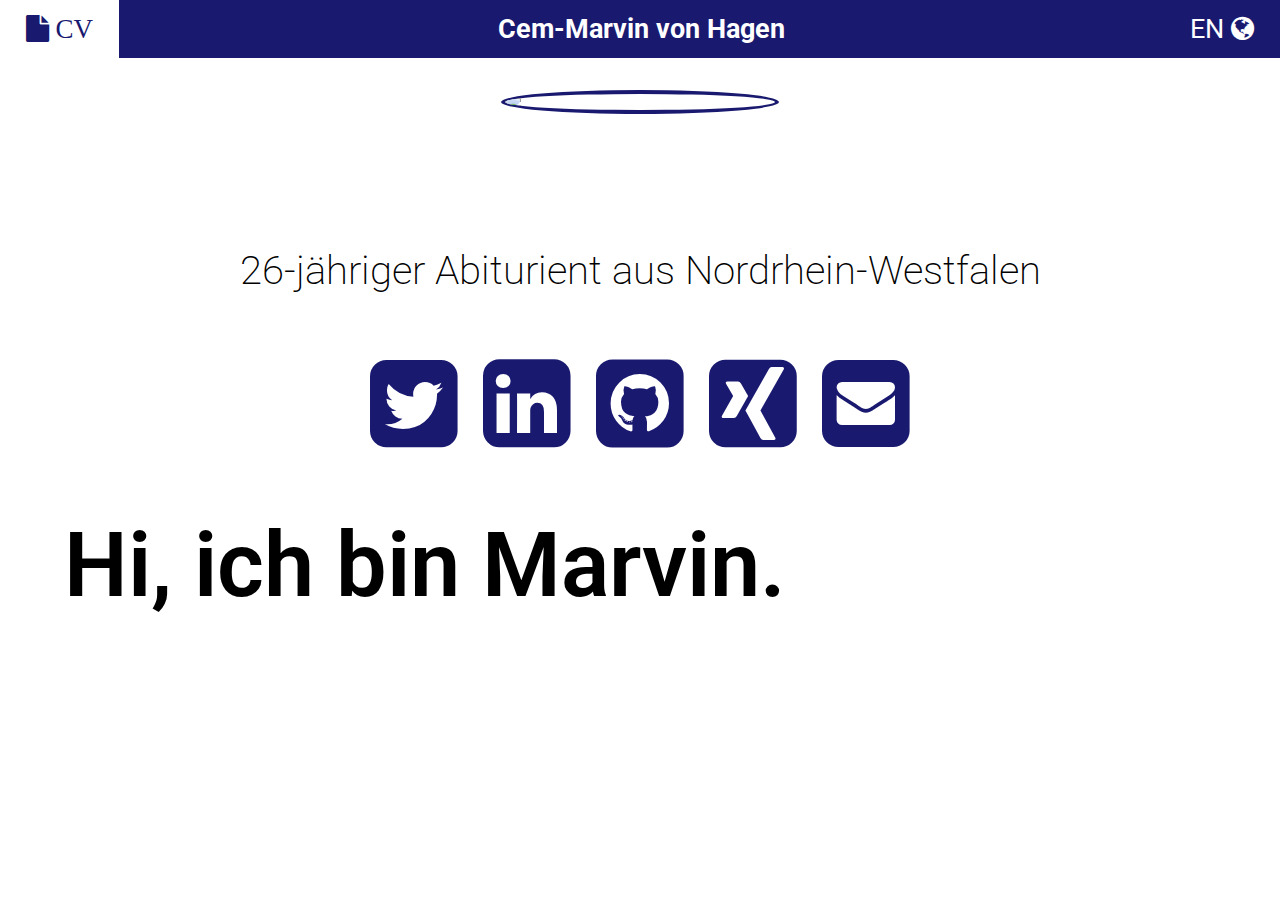
==== index.html @ ab44d8c1 "added vCard" ====
<!DOCTYPE html>
<html lang="en">
<head>
	<meta charset="utf-8"/>

	<meta name="apple-itunes-app" content="app-id=1196212823">


	<link rel="stylesheet" type="text/css" href="css/m.css" >
	<link href="https://fonts.googleapis.com/css?family=Roboto" rel="stylesheet">
	<link href="https://maxcdn.bootstrapcdn.com/font-awesome/4.7.0/css/font-awesome.min.css" rel="stylesheet" integrity="sha384-wvfXpqpZZVQGK6TAh5PVlGOfQNHSoD2xbE+QkPxCAFlNEevoEH3Sl0sibVcOQVnN" crossorigin="anonymous">

	<title>
		Cem-Marvin von Hagen
	</title>

	<link rel="apple-touch-icon" sizes="180x180" href="/apple-touch-icon.png?v=XBzbj3jYoR">
	<link rel="icon" type="image/png" sizes="32x32" href="/favicon-32x32.png?v=XBzbj3jYoR">
	<link rel="icon" type="image/png" sizes="194x194" href="/favicon-194x194.png?v=XBzbj3jYoR">
	<link rel="icon" type="image/png" sizes="192x192" href="/android-chrome-192x192.png?v=XBzbj3jYoR">
	<link rel="icon" type="image/png" sizes="16x16" href="/favicon-16x16.png?v=XBzbj3jYoR">
	<link rel="manifest" href="/manifest.json?v=XBzbj3jYoR">
	<link rel="mask-icon" href="/safari-pinned-tab.svg" color="#5248ff">
	<link rel="shortcut icon" href="/favicon.ico?v=XBzbj3jYoR">

	<meta name="viewport" content="initial-scale=1, viewport-fit=cover">

	<meta name="apple-mobile-web-app-title" content="M. von Hagen 👨🏻‍💻">
	<meta name="application-name" content="M. von Hagen 👨🏻‍💻">
	<meta name="theme-color" content="#191970">

	<meta name="msapplication-config" content="/img/favicons/browserconfig.xml">

	<script src="http://code.jquery.com/jquery-latest.min.js"></script>
	<script src="https://code.jquery.com/ui/1.12.1/jquery-ui.js"></script>
	<script src="js/de.js"></script>
</head>

<body>
	<div class="nav">
		<a href="files/Tabellarischer Lebenslauf.pdf"><i class="fa fa-file" aria-hidden="true"> CV</i></a>
		<a href="#"><b>Cem-Marvin von Hagen</b></a>
		<a href="en">EN <i class="fa fa-globe" aria-hidden="true"></i></a>


	</div>

	<div id="content">

		<div class='about'>
			<a href="files/Cem-Marvin von Hagen.vcf" class="headerPic"><img class="img-circle" src="img/headerPic.jpeg"></a>
			&nbsp;

			<div id="name"><span id="spell"></span><span id="flickering"></span></div>
			&nbsp;


			<p>
				<span id="age"></span>-jähriger Abiturient aus Nordrhein-Westfalen
			</p>
			&nbsp;

			<script>
			var birth = new Date('1999-10-14');
			var today = new Date();
			var difference = today - birth;
			var age = new Date(difference).getFullYear() - 1970
			var span = document.getElementById('age');
			span.innerHTML = age;
			</script>
			&nbsp;

			<div class="social-icons">
				<a href="https://twitter.com/M_vonHagen" target="_blank"><i class="fa fa-twitter-square" aria-hidden="true"></i></a>
				<a href="https://linkedin.com/in/M-vonHagen" target="_blank"><i class="fa fa-linkedin-square" aria-hidden="true"></i></a>
				<a href="https://github.com/MvonHagen" target="_blank"><i class="fa fa-github-square" aria-hidden="true"></i></a>
				<a href="https://xing.com/in/M-vonHagen" target="_blank"><i class="fa fa-xing-square" aria-hidden="true"></i></a>
				<a href="mailto:M@vHagen.me"><i class="fa fa-envelope-square" aria-hidden="true"></i></a>
			</div>

		</div>

		<div id="always-hidden">Hi, ich bin Marvin.</div>
	</div>

	<div class="footer">
	</div>
</body>
</html>
---- css/m.css ----
/** Ultra Light */
@font-face {
  font-family: "San Francisco";
  font-weight: 100;
  src: url("https://applesocial.s3.amazonaws.com/assets/styles/fonts/sanfrancisco/sanfranciscodisplay-ultralight-webfont.woff2");
}

/** Thin */
@font-face {
  font-family: "San Francisco";
  font-weight: 200;
  src: url("https://applesocial.s3.amazonaws.com/assets/styles/fonts/sanfrancisco/sanfranciscodisplay-thin-webfont.woff2");
}

/** Regular */
@font-face {
  font-family: "San Francisco";
  font-weight: 400;
  src: url("https://applesocial.s3.amazonaws.com/assets/styles/fonts/sanfrancisco/sanfranciscodisplay-regular-webfont.woff2");
}

/** Medium */
@font-face {
  font-family: "San Francisco";
  font-weight: normal;
  src: url("https://applesocial.s3.amazonaws.com/assets/styles/fonts/sanfrancisco/sanfranciscodisplay-medium-webfont.woff2");
}

/** Semi Bold */
@font-face {
  font-family: "San Francisco";
  font-weight: 500;
  src: url("https://applesocial.s3.amazonaws.com/assets/styles/fonts/sanfrancisco/sanfranciscodisplay-semibold-webfont.woff2");
}

/** Bold */
@font-face {
  font-family: "San Francisco";
  font-weight: bold;
  src: url("https://applesocial.s3.amazonaws.com/assets/styles/fonts/sanfrancisco/sanfranciscodisplay-bold-webfont.woff2");
}

/** heavy */
@font-face {
  font-family: "San Francisco";
  font-weight: 600;
  src: url("https://applesocial.s3.amazonaws.com/assets/styles/fonts/sanfrancisco/sanfranciscodisplay-heavy-webfont.woff2");
}

:root {
  --main-color: rgba(25, 25, 112, 1);
}

html {
  font-family: -apple-system, BlinkMacSystemFont, "San Francisco", 'Avenir Black', 'Avenir', 'Roboto', sans-serif;
  color: black;
  background: white;
}

body {
  margin: 0;
}

#content {
  margin: 0 auto;
  padding: 10vh 5% 0 5%;
}

.hidden	{
  visibility: hidden;
}


.img-circle {
  max-width: 30vh;
  max-height: 30vh;
  display: block;
  margin: 0 auto;
  text-align: center;
  margin-bottom: 0px;
  border: 0.5vh solid var(--main-color);
  border-radius: 50%;
}

.img-circle:hover {
  background-size: cover;
  background-repeat: no-repeat;
  background-position: center center;
  -webkit-border-radius: 50%;
  -moz-border-radius: 50%;
  border-radius: 50%;
  border: 0.5vh solid var(--main-color);
  box-shadow: 0 0 0.5em 0.1em rgba(0, 0, 0, 0.5);
}

#name {
  font-weight: 600;
  font-size: 7vw;
  text-align: left;
  margin-top: 0px;
  margin-bottom: 0px;
}

.about p {
  font-weight: 200;
  font-size: 2.5em;
  text-align: center;
  margin-top: 1vh;
  padding-left: max(3vw, env(safe-area-inset-left));
  padding-right: max(3vw, env(safe-area-inset-right));
}

#always-hidden {
  /*visibility: hidden;*/
  display: inline-block;
  font-weight: 600;
  font-size: 7vw;
  text-align: left;
  margin-top: 0px;
  margin-bottom: 0px;
}

p {
  font-weight: 300;
  font-size: 1.5em;
  text-align: justify;
}

.linelink {
  position: relative;
  text-decoration: none;
  color: black;
  z-index: 0;
  white-space: normal;
}

.linelink::before {
  content: "";
  position: absolute;
  width: 100%;
  height: 0.075em;
  bottom: 0.125em;
  left: 0;
  background: var(--main-color);
  visibility: hidden;
  border-radius: 2px;
  transform: scaleX(0);
  transition: .25s linear;
  white-space: nowrap;
}

.linelink:hover::before,
.linelink:focus::before {
  visibility: visible;
  transform: scaleX(1);
  color: var(--main-color);
}

.linelink:hover {
  color: var(--main-color);
}

.multilinelink {
  text-decoration: none;
  color: black;
}

.multilinelink:hover {
  text-decoration: underline;
  color: var(--main-color);
}

.arrow {
  color: var(--main-color);
}

.social-icons {
  color: black;
  font-size: 8vw;
  text-align: center;
  line-height: 1%;
  margin-top: 0px;
  padding-top: 0px;
  margin-bottom: 5%;
}

.social-icons a, .social-icons i {
  color: var(--main-color);
}

.social-icons a:hover, .social-icons i:hover {
  transform: scale(1.2, 1.2);
  z-index: 0;
}

.projPic:hover {
  border: 0.5vh solid var(--main-color);
}

.ITMe, .projects{
  margin: 0 auto;
  width: 80%;
  height: auto;
  /*background: rgba(0, 0, 0, 0.3);*/
  padding-left: max(3vh, env(safe-area-inset-left));
  padding-right: max(3vh, env(safe-area-inset-right));
}

.project {
  display: block;
  text-align: justify;
  margin: 1vh 1vh 0 1vh;
}

.projdescr {
  padding-left: 1vh;
}

#lastProject {
  margin-bottom: 2vh;
}

.about {
  text-align: center;
  margin: 0 auto;
  height: auto;
  /*padding: 1vh;*/
}

h1 {
  font-weight: 900;
  font-size: 7vw;
  text-align: center;
  margin-top: 0px;
  margin-bottom: 0px;
}

h2 {
  font-weight: 700;
  font-size: 2.3em;
}

h3 {
  font-weight: 500;
  font-size: 2em;
}

.sectionBreak {
  width: 60%;
  border-top: 1px solid black;
  margin: 0 auto;
}

.Pics169 img {
  max-width: 18vh;
  max-height: 32vh;
}

.Pics916 img {
  max-width: 32vh;
  max-height: 18vh;
}

.nav {
  background-color: var(--main-color);
  overflow: hidden;
  position: fixed;
  left: 0;
  top: 0;
  text-align: center;
  z-index: 1;
  display: flex;
  align-items: stretch;
  justify-content: space-between;
  flex-wrap: nowrap;
  flex-direction: row;
  width: 100%;
}

.nav a, #githublink {
  z-index: 1;
  padding: 1vw 2vw;
  color: rgba(255, 255, 255, 1);
  text-decoration: none;
  font-size: 3vh;
  font-style: none;
}

#centernav {
  text-align: center;
}

.nav a:hover, #githublink:hover {
  background-color: white;
  color: var(--main-color);
}

.footer {
  background-color: var(--main-color);
  overflow: hidden;
  position: absolute;
  left: 0px;
  right: 0px;
  width: 100%;
  text-align: center;
  margin: 0 auto;
  margin-bottom: 0px;
}

.fade {
  display: hidden;
}

.e404 {
  padding-top: 2vh;
}

.e404 h1 {
  font-size: 10vh;
}
.anchor {
   display:block;
   height:5vh;
   margin-top:-5vh;
   visibility:hidden;
}

.afterProj {
  width: 80%;
  padding-top: 10vh;
  margin: 0 auto;
}

.appIcon {
  float: left;
  max-width: 20%;
  padding-right: 1vw;
  padding-bottom: 0.5vh;
}

.projPic {
  margin-right: 3vw;
  border: 0.5vh solid black;
}

.aStoreBadge {
  float: left;
  padding-right: 1vw;
  padding-bottom: 0.5vh;
  max-width: 25vh;
  max-height: 7,375vh;
}

.startImage {
  width: 20vw;
}

.headerPic {
  font-size: 7vw;
}

@media (max-width: 480px) {
  #content {
    padding-top: 5vh;
  }
  .about p {
    font-size: 1.5em;
  }
  p {
    font-size: 1.2em;
  }
  h1 {
    font-size: 2.5em;
  }
  .nav a {
    font-size: 4vw;
  }
  h2 {
     font-size: 1.75em;
  }
  h3 {
     font-size: 1.25em;
  }
  footer {
    font-size: 0.75em;
  }
  .appIcon {
    max-width: 33%;
  }
  .anchor{
     display:block;
     height:3.5vh;
     margin-top:-3.5vh;
     visibility:hidden;
  }
  .lan {
    text-align: center !important;
    font-size= 1.5em !important;
  }
}
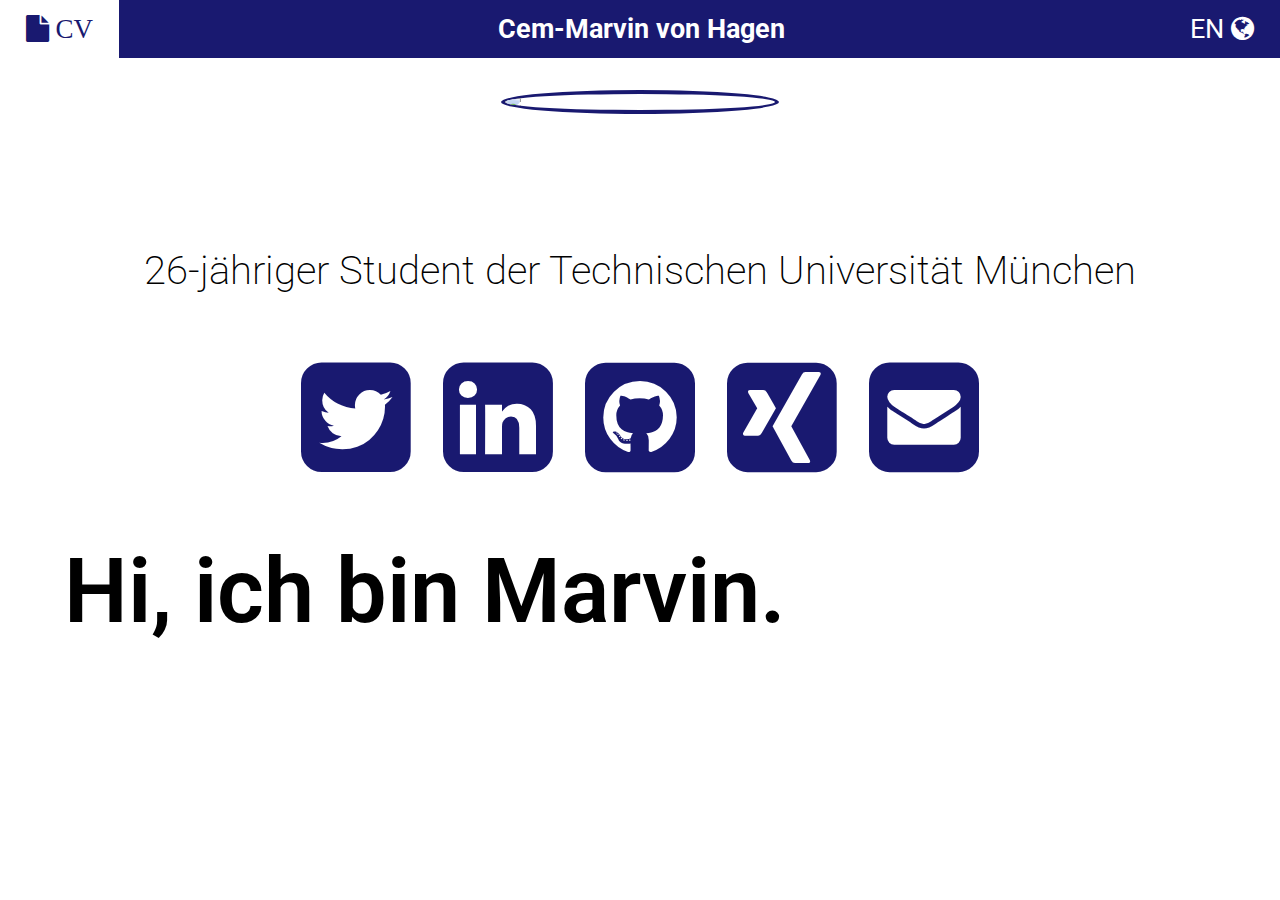
==== commit 9e125e83: "updated cv" ====
--- a/index.html
+++ b/index.html
@@ -1,6 +1,9 @@
 <!DOCTYPE html>
 <html lang="en">
 <head>
+
+	<!--WEBSITE DESIGN BY CEM-MARVIN VON HAGEN & SIMON BOHNEN-->
+
 	<meta charset="utf-8"/>
 
 	<meta name="apple-itunes-app" content="app-id=1196212823">
@@ -38,7 +41,7 @@
 
 <body>
 	<div class="nav">
-		<a href="files/Tabellarischer Lebenslauf.pdf"><i class="fa fa-file" aria-hidden="true"> CV</i></a>
+		<a href="files/Tabellarischer-Lebenslauf.pdf"><i class="fa fa-file" aria-hidden="true"> CV</i></a>
 		<a href="#"><b>Cem-Marvin von Hagen</b></a>
 		<a href="en">EN <i class="fa fa-globe" aria-hidden="true"></i></a>
 
@@ -56,7 +59,7 @@
 
 
 			<p>
-				<span id="age"></span>-jähriger Abiturient aus Nordrhein-Westfalen
+				<span id="age"></span>-jähriger Student der Technischen Universität München
 			</p>
 			&nbsp;
 
@@ -71,10 +74,10 @@
 			&nbsp;
 
 			<div class="social-icons">
-				<a href="https://twitter.com/M_vonHagen" target="_blank"><i class="fa fa-twitter-square" aria-hidden="true"></i></a>
+				<a href="https://twitter.com/xM_vonHagen" target="_blank"><i class="fa fa-twitter-square" aria-hidden="true"></i></a>
 				<a href="https://linkedin.com/in/M-vonHagen" target="_blank"><i class="fa fa-linkedin-square" aria-hidden="true"></i></a>
 				<a href="https://github.com/MvonHagen" target="_blank"><i class="fa fa-github-square" aria-hidden="true"></i></a>
-				<a href="https://xing.com/in/M-vonHagen" target="_blank"><i class="fa fa-xing-square" aria-hidden="true"></i></a>
+				<a href="https://www.xing.com/profile/CemMarvin_vonHagen" target="_blank"><i class="fa fa-xing-square" aria-hidden="true"></i></a>
 				<a href="mailto:M@vHagen.me"><i class="fa fa-envelope-square" aria-hidden="true"></i></a>
 			</div>
 
--- a/css/m.css
+++ b/css/m.css
@@ -176,9 +176,9 @@
 
 .social-icons {
   color: black;
-  font-size: 8vw;
   text-align: center;
   line-height: 1%;
+  font-size: 10vw;
   margin-top: 0px;
   padding-top: 0px;
   margin-bottom: 5%;
@@ -363,6 +363,9 @@
   #content {
     padding-top: 5vh;
   }
+  .social-icons {
+    font-size: 16vw;
+  }
   .about p {
     font-size: 1.5em;
   }
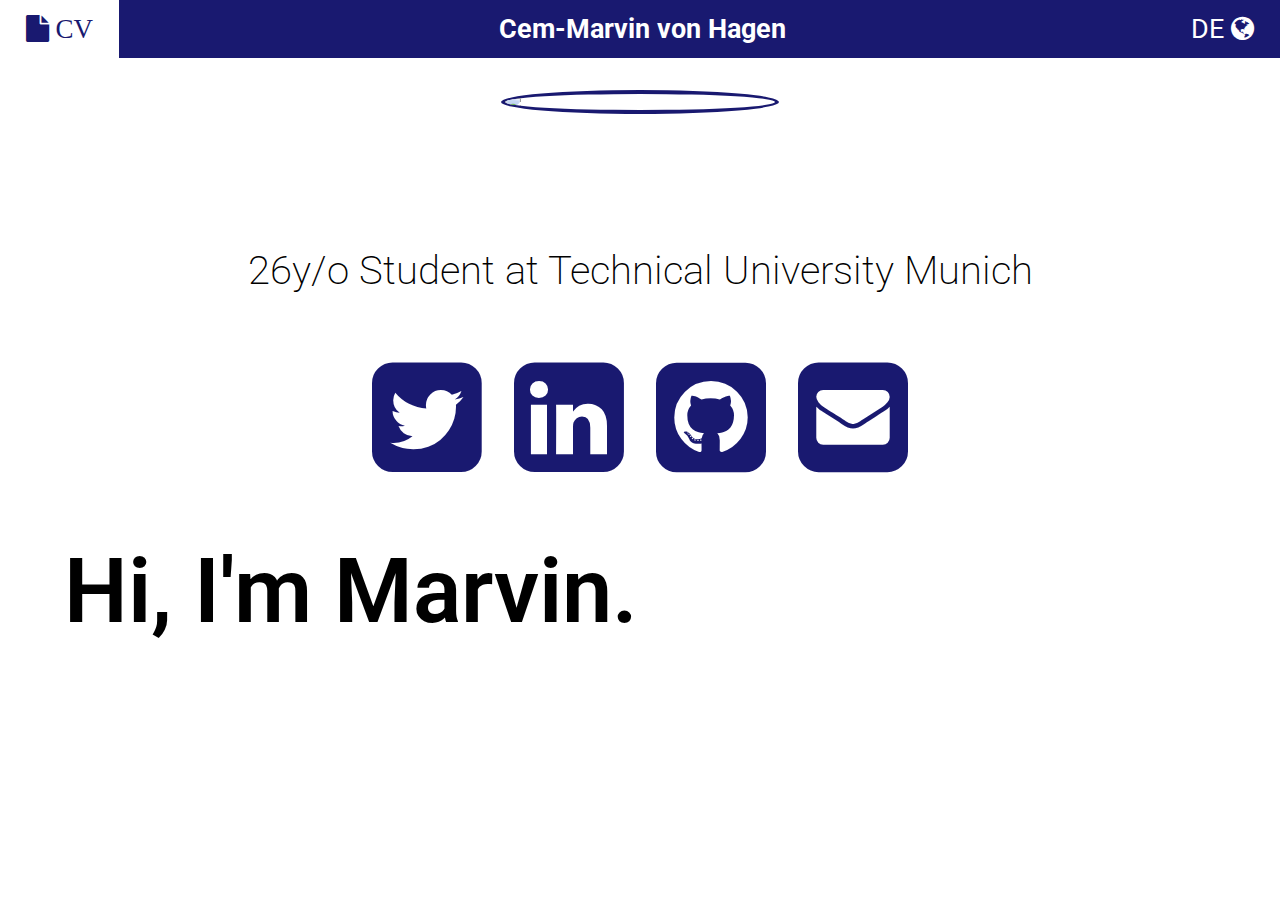
==== commit ab360a5f: "fixed missing index.html" ====
--- a/index.html
+++ b/index.html
@@ -6,7 +6,7 @@
 
 	<meta charset="utf-8"/>
 
-	<meta name="apple-itunes-app" content="app-id=1196212823">
+	<!--<meta name="apple-itunes-app" content="app-id=1196212823">-->
 
 
 	<link rel="stylesheet" type="text/css" href="css/m.css" >
@@ -17,14 +17,7 @@
 		Cem-Marvin von Hagen
 	</title>
 
-	<link rel="apple-touch-icon" sizes="180x180" href="/apple-touch-icon.png?v=XBzbj3jYoR">
-	<link rel="icon" type="image/png" sizes="32x32" href="/favicon-32x32.png?v=XBzbj3jYoR">
-	<link rel="icon" type="image/png" sizes="194x194" href="/favicon-194x194.png?v=XBzbj3jYoR">
-	<link rel="icon" type="image/png" sizes="192x192" href="/android-chrome-192x192.png?v=XBzbj3jYoR">
-	<link rel="icon" type="image/png" sizes="16x16" href="/favicon-16x16.png?v=XBzbj3jYoR">
-	<link rel="manifest" href="/manifest.json?v=XBzbj3jYoR">
-	<link rel="mask-icon" href="/safari-pinned-tab.svg" color="#5248ff">
-	<link rel="shortcut icon" href="/favicon.ico?v=XBzbj3jYoR">
+
 
 	<meta name="viewport" content="initial-scale=1, viewport-fit=cover">
 
@@ -36,14 +29,14 @@
 
 	<script src="http://code.jquery.com/jquery-latest.min.js"></script>
 	<script src="https://code.jquery.com/ui/1.12.1/jquery-ui.js"></script>
-	<script src="js/de.js"></script>
+	<script src="js/m.js"></script>
 </head>
 
 <body>
 	<div class="nav">
-		<a href="files/Tabellarischer-Lebenslauf.pdf"><i class="fa fa-file" aria-hidden="true"> CV</i></a>
+		<a href="files/Resume.pdf"><i class="fa fa-file" aria-hidden="true"> CV</i></a>
 		<a href="#"><b>Cem-Marvin von Hagen</b></a>
-		<a href="en">EN <i class="fa fa-globe" aria-hidden="true"></i></a>
+		<a href="/de/">DE <i class="fa fa-globe" aria-hidden="true"></i></a>
 
 
 	</div>
@@ -51,7 +44,7 @@
 	<div id="content">
 
 		<div class='about'>
-			<a href="files/Cem-Marvin von Hagen.vcf" class="headerPic"><img class="img-circle" src="img/headerPic.jpeg"></a>
+			<a href="files/Cem-Marvin%20von%20Hagen.vcf" class="headerPic"><img class="img-circle" src="img/headerPic.jpeg"></a>
 			&nbsp;
 
 			<div id="name"><span id="spell"></span><span id="flickering"></span></div>
@@ -59,7 +52,7 @@
 
 
 			<p>
-				<span id="age"></span>-jähriger Student der Technischen Universität München
+				<span id="age"></span>y/o Student at Technical University Munich
 			</p>
 			&nbsp;
 
@@ -67,23 +60,23 @@
 			var birth = new Date('1999-10-14');
 			var today = new Date();
 			var difference = today - birth;
-			var age = new Date(difference).getFullYear() - 1970
+			var age;
+			age = new Date(difference).getFullYear() - 1970;
 			var span = document.getElementById('age');
 			span.innerHTML = age;
 			</script>
 			&nbsp;
 
 			<div class="social-icons">
-				<a href="https://twitter.com/xM_vonHagen" target="_blank"><i class="fa fa-twitter-square" aria-hidden="true"></i></a>
-				<a href="https://linkedin.com/in/M-vonHagen" target="_blank"><i class="fa fa-linkedin-square" aria-hidden="true"></i></a>
-				<a href="https://github.com/MvonHagen" target="_blank"><i class="fa fa-github-square" aria-hidden="true"></i></a>
-				<a href="https://www.xing.com/profile/CemMarvin_vonHagen" target="_blank"><i class="fa fa-xing-square" aria-hidden="true"></i></a>
+				<a href="https://twitter.com/marvinvonhagen" target="_blank"><i class="fa fa-twitter-square" aria-hidden="true"></i></a>
+				<a href="https://linkedin.com/in/marvinvonhagen" target="_blank"><i class="fa fa-linkedin-square" aria-hidden="true"></i></a>
+				<a href="https://github.com/marvinvonhagen" target="_blank"><i class="fa fa-github-square" aria-hidden="true"></i></a>
 				<a href="mailto:M@vHagen.me"><i class="fa fa-envelope-square" aria-hidden="true"></i></a>
 			</div>
 
 		</div>
 
-		<div id="always-hidden">Hi, ich bin Marvin.</div>
+		<div id="always-hidden">Hi, I'm Marvin.</div>
 	</div>
 
 	<div class="footer">
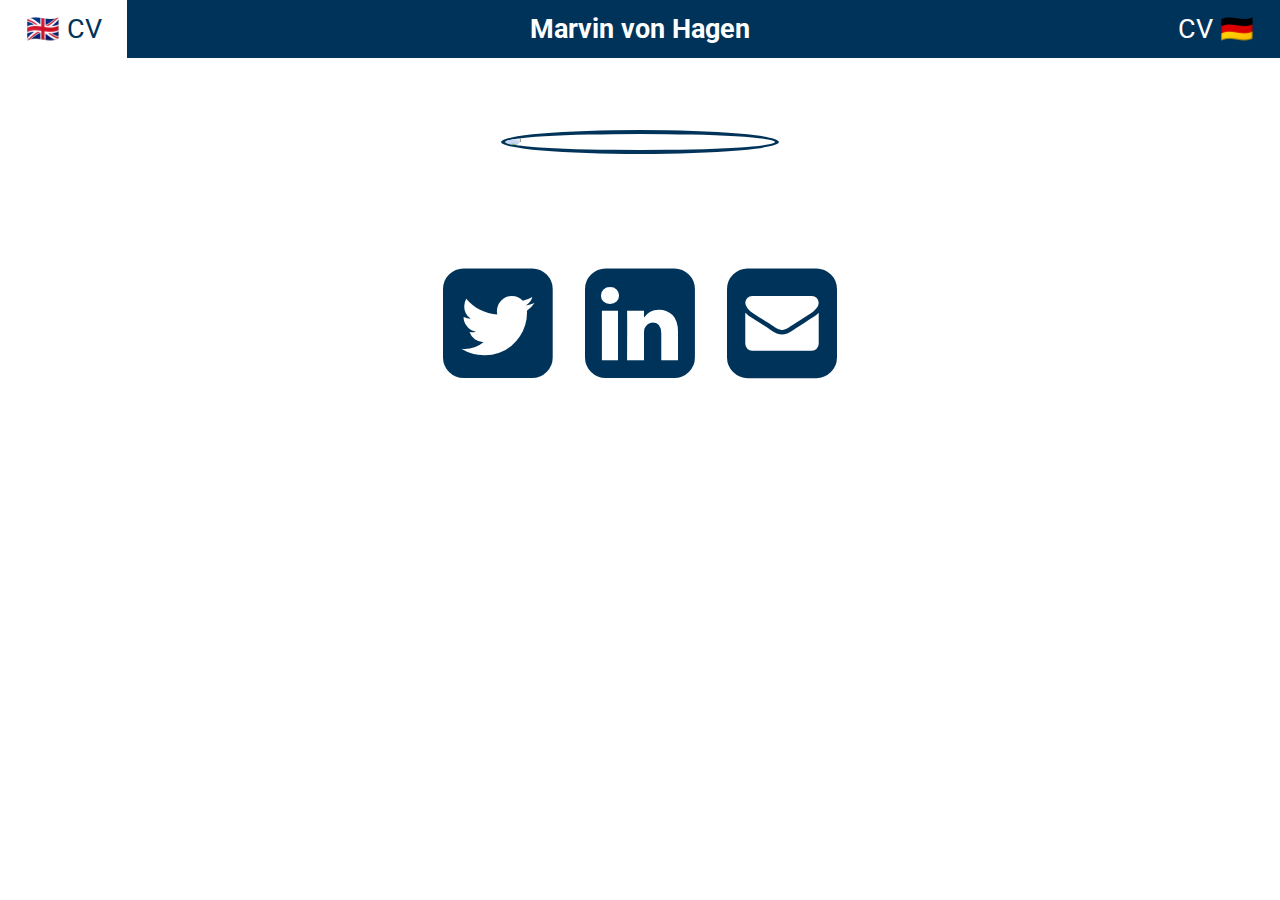
==== commit 6e054494: "updated cvs + vCard" ====
--- a/index.html
+++ b/index.html
@@ -2,7 +2,7 @@
 <html lang="en">
 <head>
 
-	<!--WEBSITE DESIGN BY CEM-MARVIN VON HAGEN & SIMON BOHNEN-->
+	<!--WEBSITE DESIGN BY CEM-MARVIN VON HAGEN-->
 
 	<meta charset="utf-8"/>
 
@@ -14,7 +14,7 @@
 	<link href="https://maxcdn.bootstrapcdn.com/font-awesome/4.7.0/css/font-awesome.min.css" rel="stylesheet" integrity="sha384-wvfXpqpZZVQGK6TAh5PVlGOfQNHSoD2xbE+QkPxCAFlNEevoEH3Sl0sibVcOQVnN" crossorigin="anonymous">
 
 	<title>
-		Cem-Marvin von Hagen
+		Marvin von Hagen
 	</title>
 
 
@@ -34,9 +34,9 @@
 
 <body>
 	<div class="nav">
-		<a href="files/Resume.pdf"><i class="fa fa-file" aria-hidden="true"> CV</i></a>
-		<a href="#"><b>Cem-Marvin von Hagen</b></a>
-		<a href="/de/">DE <i class="fa fa-globe" aria-hidden="true"></i></a>
+		<a href="files/Résumé.pdf">🇬🇧 CV</a>
+		<a href="files/Cem-Marvin%20von%20Hagen.vcf"><b>Marvin von Hagen</b></a>
+		<a href="files/Lebenslauf.pdf">CV 🇩🇪</a>
 
 
 	</div>
@@ -44,15 +44,16 @@
 	<div id="content">
 
 		<div class='about'>
-			<a href="files/Cem-Marvin%20von%20Hagen.vcf" class="headerPic"><img class="img-circle" src="img/headerPic.jpeg"></a>
+			<p></p>
+			<a href="files/Cem-Marvin%20von%20Hagen.vcf" class="headerPic"><img class="img-circle" src="img/Elon.jpg"></a>
 			&nbsp;
-
+<!--
 			<div id="name"><span id="spell"></span><span id="flickering"></span></div>
 			&nbsp;
 
 
 			<p>
-				<span id="age"></span>y/o Student at Technical University Munich
+				<span id="age"></span>y/o Student at Technical University of Munich
 			</p>
 			&nbsp;
 
@@ -66,17 +67,17 @@
 			span.innerHTML = age;
 			</script>
 			&nbsp;
-
+-->
 			<div class="social-icons">
 				<a href="https://twitter.com/marvinvonhagen" target="_blank"><i class="fa fa-twitter-square" aria-hidden="true"></i></a>
 				<a href="https://linkedin.com/in/marvinvonhagen" target="_blank"><i class="fa fa-linkedin-square" aria-hidden="true"></i></a>
-				<a href="https://github.com/marvinvonhagen" target="_blank"><i class="fa fa-github-square" aria-hidden="true"></i></a>
-				<a href="mailto:M@vHagen.me"><i class="fa fa-envelope-square" aria-hidden="true"></i></a>
+				<!--<a href="https://github.com/marvinvonhagen" target="_blank"><i class="fa fa-github-square" aria-hidden="true"></i></a>-->
+				<a href="mailto:vonhagen@cdtm.de"><i class="fa fa-envelope-square" aria-hidden="true"></i></a>
 			</div>
 
 		</div>
 
-		<div id="always-hidden">Hi, I'm Marvin.</div>
+		<!-- <div id="always-hidden">Hi, I'm Marvin.</div> -->
 	</div>
 
 	<div class="footer">
--- a/css/m.css
+++ b/css/m.css
@@ -48,7 +48,7 @@
 }
 
 :root {
-  --main-color: rgba(25, 25, 112, 1);
+  --main-color: rgba(0, 51, 89, 1);
 }
 
 html {
@@ -77,7 +77,7 @@
   display: block;
   margin: 0 auto;
   text-align: center;
-  margin-bottom: 0px;
+  margin-bottom: 0;
   border: 0.5vh solid var(--main-color);
   border-radius: 50%;
 }
@@ -398,6 +398,6 @@
   }
   .lan {
     text-align: center !important;
-    font-size= 1.5em !important;
-  }
-}
+    font-size: 1.5em !important;
+  }
+}
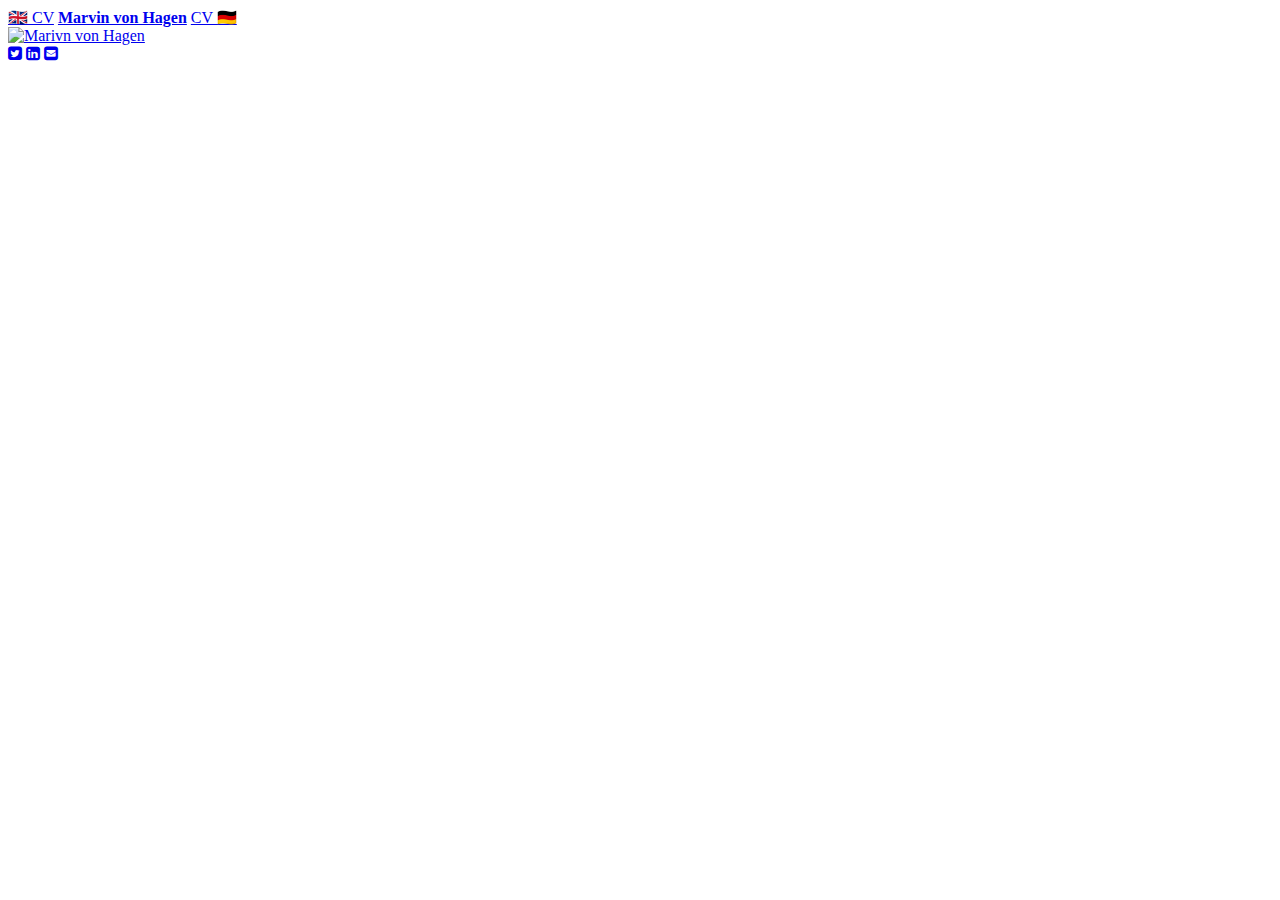
==== commit caecf62c: "updated cv" ====
--- a/index.html
+++ b/index.html
@@ -2,85 +2,43 @@
 <html lang="en">
 <head>
 
-	<!--WEBSITE DESIGN BY CEM-MARVIN VON HAGEN-->
-
+	<!--WEBSITE DESIGN BY CEM-MARVIN VON HAGEN & SIMON BOHNEN-->
 	<meta charset="utf-8"/>
-
-	<!--<meta name="apple-itunes-app" content="app-id=1196212823">-->
-
-
-	<link rel="stylesheet" type="text/css" href="css/m.css" >
-	<link href="https://fonts.googleapis.com/css?family=Roboto" rel="stylesheet">
-	<link href="https://maxcdn.bootstrapcdn.com/font-awesome/4.7.0/css/font-awesome.min.css" rel="stylesheet" integrity="sha384-wvfXpqpZZVQGK6TAh5PVlGOfQNHSoD2xbE+QkPxCAFlNEevoEH3Sl0sibVcOQVnN" crossorigin="anonymous">
+	<link href="css/style.css" rel="stylesheet" type="text/css">
+	<link crossorigin="anonymous" href="https://maxcdn.bootstrapcdn.com/font-awesome/4.7.0/css/font-awesome.min.css" integrity="sha384-wvfXpqpZZVQGK6TAh5PVlGOfQNHSoD2xbE+QkPxCAFlNEevoEH3Sl0sibVcOQVnN" rel="stylesheet">
 
 	<title>
 		Marvin von Hagen
 	</title>
 
+	<meta content="initial-scale=1, viewport-fit=cover" name="viewport">
 
+	<meta content="M. von Hagen 👨🏻‍💻" name="apple-mobile-web-app-title">
+	<meta content="M. von Hagen 👨🏻‍💻" name="application-name">
+	<meta content="#191970" name="theme-color">
 
-	<meta name="viewport" content="initial-scale=1, viewport-fit=cover">
+	<meta content="/img/favicons/browserconfig.xml" name="msapplication-config">
 
-	<meta name="apple-mobile-web-app-title" content="M. von Hagen 👨🏻‍💻">
-	<meta name="application-name" content="M. von Hagen 👨🏻‍💻">
-	<meta name="theme-color" content="#191970">
+</head>
+<body>
 
-	<meta name="msapplication-config" content="/img/favicons/browserconfig.xml">
+<div class="nav">
+	<a href="files/CV.pdf">🇬🇧 CV</a>
+	<a href="files/Cem-Marvin%20von%20Hagen.vcf"><b>Marvin von Hagen</b></a>
+	<a href="files/Lebenslauf.pdf">CV 🇩🇪</a>
+</div>
 
-	<script src="http://code.jquery.com/jquery-latest.min.js"></script>
-	<script src="https://code.jquery.com/ui/1.12.1/jquery-ui.js"></script>
-	<script src="js/m.js"></script>
-</head>
+<div id="content">
+	<div class="about">
+		<a href="files/Cem-Marvin%20von%20Hagen.vcf" class="headerPicture"><img class="img-circle" src="img/marvin.jpg" alt="Marivn von Hagen"></a>
 
-<body>
-	<div class="nav">
-		<a href="files/Résumé.pdf">🇬🇧 CV</a>
-		<a href="files/Cem-Marvin%20von%20Hagen.vcf"><b>Marvin von Hagen</b></a>
-		<a href="files/Lebenslauf.pdf">CV 🇩🇪</a>
+		<div class="social-icons">
+			<a href="https://twitter.com/marvinvonhagen" target="_blank"><i class="fa fa-twitter-square" aria-hidden="true"></i></a>
+			<a href="https://linkedin.com/in/marvinvonhagen" target="_blank"><i class="fa fa-linkedin-square" aria-hidden="true"></i></a>
+			<a href="mailto:vonhagen@cdtm.de"><i class="fa fa-envelope-square" aria-hidden="true"></i></a>
+		</div>
+	</div>
+</div>
 
-
-	</div>
-
-	<div id="content">
-
-		<div class='about'>
-			<p></p>
-			<a href="files/Cem-Marvin%20von%20Hagen.vcf" class="headerPic"><img class="img-circle" src="img/Elon.jpg"></a>
-			&nbsp;
-<!--
-			<div id="name"><span id="spell"></span><span id="flickering"></span></div>
-			&nbsp;
-
-
-			<p>
-				<span id="age"></span>y/o Student at Technical University of Munich
-			</p>
-			&nbsp;
-
-			<script>
-			var birth = new Date('1999-10-14');
-			var today = new Date();
-			var difference = today - birth;
-			var age;
-			age = new Date(difference).getFullYear() - 1970;
-			var span = document.getElementById('age');
-			span.innerHTML = age;
-			</script>
-			&nbsp;
--->
-			<div class="social-icons">
-				<a href="https://twitter.com/marvinvonhagen" target="_blank"><i class="fa fa-twitter-square" aria-hidden="true"></i></a>
-				<a href="https://linkedin.com/in/marvinvonhagen" target="_blank"><i class="fa fa-linkedin-square" aria-hidden="true"></i></a>
-				<!--<a href="https://github.com/marvinvonhagen" target="_blank"><i class="fa fa-github-square" aria-hidden="true"></i></a>-->
-				<a href="mailto:vonhagen@cdtm.de"><i class="fa fa-envelope-square" aria-hidden="true"></i></a>
-			</div>
-
-		</div>
-
-		<!-- <div id="always-hidden">Hi, I'm Marvin.</div> -->
-	</div>
-
-	<div class="footer">
-	</div>
 </body>
 </html>
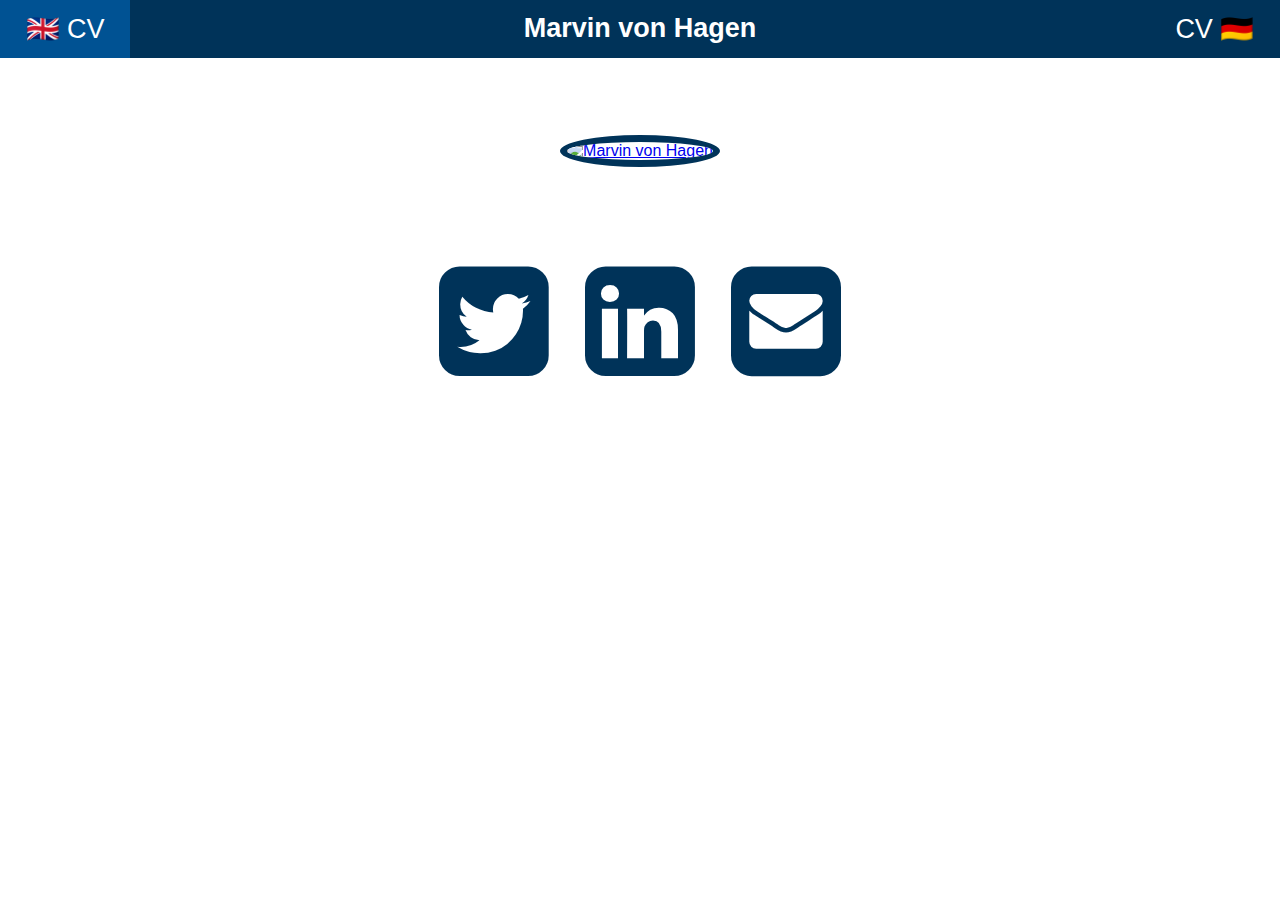
==== commit 995cfcd3: "cleaned up" ====
--- a/index.html
+++ b/index.html
@@ -2,20 +2,19 @@
 <html lang="en">
 <head>
 
-	<!--WEBSITE DESIGN BY CEM-MARVIN VON HAGEN & SIMON BOHNEN-->
+	<!--WEBSITE DESIGN BY MARVIN VON HAGEN & SIMON BOHNEN-->
 	<meta charset="utf-8"/>
 	<link href="css/style.css" rel="stylesheet" type="text/css">
 	<link crossorigin="anonymous" href="https://maxcdn.bootstrapcdn.com/font-awesome/4.7.0/css/font-awesome.min.css" integrity="sha384-wvfXpqpZZVQGK6TAh5PVlGOfQNHSoD2xbE+QkPxCAFlNEevoEH3Sl0sibVcOQVnN" rel="stylesheet">
 
 	<title>
-		Marvin von Hagen
+		Marvin 👨🏻‍💻
 	</title>
 
 	<meta content="initial-scale=1, viewport-fit=cover" name="viewport">
 
-	<meta content="M. von Hagen 👨🏻‍💻" name="apple-mobile-web-app-title">
-	<meta content="M. von Hagen 👨🏻‍💻" name="application-name">
-	<meta content="#191970" name="theme-color">
+	<meta content="Marvin 👨🏻‍💻" name="apple-mobile-web-app-title">
+	<meta content="Marvin 👨🏻‍💻" name="application-name">
 
 	<meta content="/img/favicons/browserconfig.xml" name="msapplication-config">
 
@@ -24,19 +23,17 @@
 
 <div class="nav">
 	<a href="files/CV.pdf">🇬🇧 CV</a>
-	<a href="files/Cem-Marvin%20von%20Hagen.vcf"><b>Marvin von Hagen</b></a>
+	<a href="files/Marvin von Hagen.vcf"><b>Marvin von Hagen</b></a>
 	<a href="files/Lebenslauf.pdf">CV 🇩🇪</a>
 </div>
 
-<div id="content">
-	<div class="about">
-		<a href="files/Cem-Marvin%20von%20Hagen.vcf" class="headerPicture"><img class="img-circle" src="img/marvin.jpg" alt="Marivn von Hagen"></a>
+<div class="site">
+	<a href="files/Marvin von Hagen.vcf"><img class="img-circle" src="img/elon.jpg" alt="Marvin von Hagen"></a>
 
-		<div class="social-icons">
-			<a href="https://twitter.com/marvinvonhagen" target="_blank"><i class="fa fa-twitter-square" aria-hidden="true"></i></a>
-			<a href="https://linkedin.com/in/marvinvonhagen" target="_blank"><i class="fa fa-linkedin-square" aria-hidden="true"></i></a>
-			<a href="mailto:vonhagen@cdtm.de"><i class="fa fa-envelope-square" aria-hidden="true"></i></a>
-		</div>
+	<div class="social-icons">
+		<a href="https://twitter.com/marvinvonhagen" target="_blank"><i class="fa fa-twitter-square" aria-hidden="true"></i></a>
+		<a href="https://linkedin.com/in/marvinvonhagen" target="_blank"><i class="fa fa-linkedin-square" aria-hidden="true"></i></a>
+		<a href="mailto:marvin.von-hagen@tum.de"><i class="fa fa-envelope-square" aria-hidden="true"></i></a>
 	</div>
 </div>
 
--- a/css/style.css
+++ b/css/style.css
@@ -0,0 +1,138 @@
+@font-face {
+  font-family: "San Francisco";
+  font-weight: normal;
+  src: url("https://www.apple.com/wss/fonts/SF-Pro-Display/v3/sf-pro-display_regular.woff2");
+}
+
+@font-face {
+  font-family: "San Francisco";
+  font-weight: /*semi*/ bold;
+  src: url("https://www.apple.com/wss/fonts/SF-Pro-Display/v3/sf-pro-display_semibold.woff2");
+}
+
+:root {
+  /* SETUP */
+  /* colors */
+  --midnightblue: rgb(0, 51, 89);
+  --centerblue: #174489;
+  --tum-dark-blue: #003359;
+  --tum-blue: #0065BD;
+  --dark: #000000;
+  --light: #ffffff;
+  --tum-mid-blue: #005293;
+  --tum-dark-grey: #333333;
+  --tum-mid-grey: #808080;
+  --tum-orange: #E37222;
+  --tum-light-blue: #64A0C8;
+
+  /* other stuff */
+  font-family: "San Francisco", sans-serif;
+
+  /*light mode*/
+  /*color-scheme: light dark;*/
+
+  --accent-color: var(--tum-dark-blue);
+  --background-color: var(--light);
+  --hover-color: var(--tum-mid-blue);
+}
+
+@media screen and (prefers-color-scheme: dark) {
+  :root {
+    --accent-color: var(--tum-blue);
+    --background-color: var(--dark);
+    --hover-color: var(--tum-mid-blue);
+  }
+}
+
+body {
+  margin: 0;
+  background-color: var(--background-color);
+}
+
+.img-circle {
+  max-width: 45vh;
+  max-height: 45vh;
+  text-align: center;
+  border: .8vh solid var(--accent-color);
+  /*box-shadow: 0 0 0 0.4em var(--accent-color);*/
+  border-radius: 50%;
+  display: inline;
+}
+
+.img-circle:hover {
+  background-size: cover;
+  background-repeat: no-repeat;
+  background-position: center center;
+  -webkit-border-radius: 50%;
+  -moz-border-radius: 50%;
+  border-radius: 50%;
+  border: 0.8vh solid var(--hover-color);
+  /* /optional: bigger border when hovering/ box-shadow: 0 0 0 0.6em var(--accent-color); */
+}
+
+.social-icons {
+  color: var(--accent-color);
+  text-align: center;
+  line-height: 1%;
+  font-size: 10vw;
+  margin-top: 10vh;
+  margin-bottom: 5%;
+}
+
+.social-icons a, .social-icons i {
+  color: var(--accent-color);
+}
+
+.social-icons a:hover, .social-icons i:hover {
+  color: var(--hover-color);
+}
+
+.site {
+  text-align: center;
+  margin: 0 auto;
+  height: auto;
+  padding: 15vh 5% 0 5%;
+}
+
+.nav {
+  background-color: var(--accent-color);
+  overflow: hidden;
+  position: fixed;
+  left: 0;
+  top: 0;
+  text-align: center;
+  z-index: 1;
+  display: flex;
+  align-items: stretch;
+  justify-content: space-between;
+  flex-wrap: nowrap;
+  flex-direction: row;
+  width: 100%;
+  color: var(--background-color);
+}
+
+.nav a {
+  z-index: 1;
+  padding: 1vw 2vw;
+  text-decoration: none;
+  font-size: 3vh;
+  color: var(--background-color);
+}
+
+#centernav {
+  text-align: center;
+}
+
+.nav a:hover {
+  background-color: var(--hover-color);
+  color: var(--background-color);
+}
+
+@media (max-width: 480px) {
+  .social-icons {
+    font-size: 16vw;
+  }
+  .nav a {
+    font-size: 6vw;
+  }
+}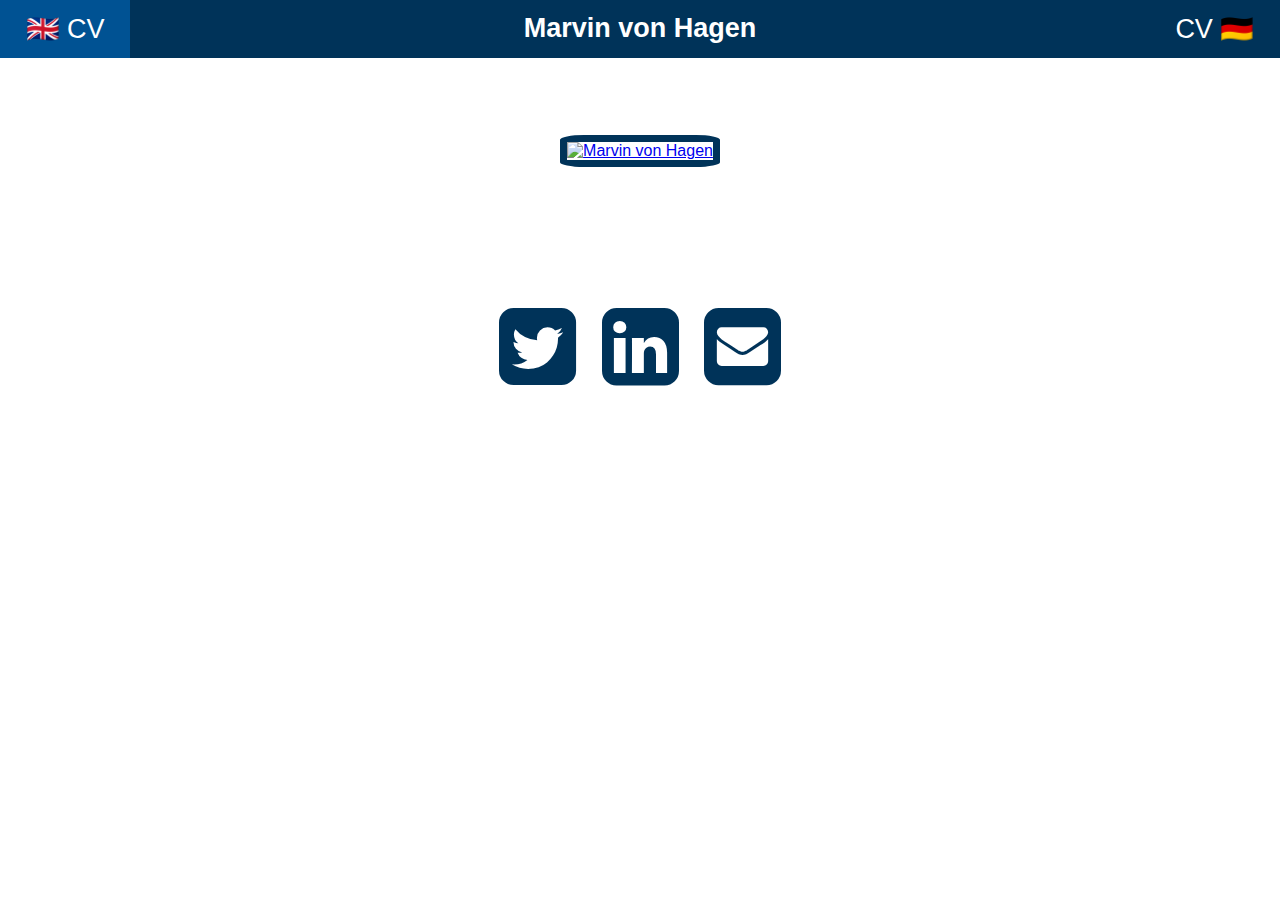
==== commit 8dad0c8a: "fixed picture" ====
--- a/index.html
+++ b/index.html
@@ -28,7 +28,7 @@
 </div>
 
 <div class="site">
-	<a href="files/Marvin von Hagen.vcf"><img class="img-circle" src="img/elon.jpg" alt="Marvin von Hagen"></a>
+	<a href="files/Marvin von Hagen.vcf"><img class="img-circle" src="img/whiteBackground.jpeg" alt="Marvin von Hagen"></a>
 
 	<div class="social-icons">
 		<a href="https://twitter.com/marvinvonhagen" target="_blank"><i class="fa fa-twitter-square" aria-hidden="true"></i></a>
--- a/css/style.css
+++ b/css/style.css
@@ -13,85 +13,38 @@
 :root {
   /* SETUP */
   /* colors */
-  --midnightblue: rgb(0, 51, 89);
-  --centerblue: #174489;
+  --center-blue: #174489;
+  --black: #000000;
+  --white: #ffffff;
+  --tum-blue: #0065BD;
+  --tum-light-blue: #64A0C8;
+  --tum-mid-blue: #005293;
   --tum-dark-blue: #003359;
-  --tum-blue: #0065BD;
-  --dark: #000000;
-  --light: #ffffff;
-  --tum-mid-blue: #005293;
+  --tum-mid-grey: #808080;
   --tum-dark-grey: #333333;
-  --tum-mid-grey: #808080;
   --tum-orange: #E37222;
-  --tum-light-blue: #64A0C8;
 
   /* other stuff */
   font-family: "San Francisco", sans-serif;
 
-  /*light mode*/
-  /*color-scheme: light dark;*/
-
+  /* light mode */
   --accent-color: var(--tum-dark-blue);
-  --background-color: var(--light);
+  --background-color: var(--white);
   --hover-color: var(--tum-mid-blue);
 }
 
 @media screen and (prefers-color-scheme: dark) {
   :root {
-    --accent-color: var(--tum-blue);
-    --background-color: var(--dark);
-    --hover-color: var(--tum-mid-blue);
+    /* dark mode */
+    --accent-color: var(--tum-mid-blue);
+    --background-color: var(--black);
+    --hover-color: var(--tum-blue);
   }
 }
 
 body {
   margin: 0;
   background-color: var(--background-color);
-}
-
-.img-circle {
-  max-width: 45vh;
-  max-height: 45vh;
-  text-align: center;
-  border: .8vh solid var(--accent-color);
-  /*box-shadow: 0 0 0 0.4em var(--accent-color);*/
-  border-radius: 50%;
-  display: inline;
-}
-
-.img-circle:hover {
-  background-size: cover;
-  background-repeat: no-repeat;
-  background-position: center center;
-  -webkit-border-radius: 50%;
-  -moz-border-radius: 50%;
-  border-radius: 50%;
-  border: 0.8vh solid var(--hover-color);
-  /* /optional: bigger border when hovering/ box-shadow: 0 0 0 0.6em var(--accent-color); */
-}
-
-.social-icons {
-  color: var(--accent-color);
-  text-align: center;
-  line-height: 1%;
-  font-size: 10vw;
-  margin-top: 10vh;
-  margin-bottom: 5%;
-}
-
-.social-icons a, .social-icons i {
-  color: var(--accent-color);
-}
-
-.social-icons a:hover, .social-icons i:hover {
-  color: var(--hover-color);
-}
-
-.site {
-  text-align: center;
-  margin: 0 auto;
-  height: auto;
-  padding: 15vh 5% 0 5%;
 }
 
 .nav {
@@ -119,13 +72,51 @@
   color: var(--background-color);
 }
 
-#centernav {
-  text-align: center;
-}
-
 .nav a:hover {
   background-color: var(--hover-color);
   color: var(--background-color);
+}
+
+.site {
+  text-align: center;
+  margin: 0 auto;
+  height: auto;
+  padding: 15vh 5% 0 5%;
+}
+
+.img-circle {
+  --border-radius: 15%;
+  max-width: 45vh;
+  max-height: 45vh;
+  text-align: center;
+  border: .8vh solid var(--accent-color);
+  /*box-shadow: 0 0 0 0.4em var(--accent-color);*/
+  border-radius: var(--border-radius);
+  display: inline;
+}
+
+.img-circle:hover {
+  background-size: cover;
+  background-repeat: no-repeat;
+  background-position: center center;
+  -webkit-border-radius: 50%;
+  -moz-border-radius: 50%;
+  border-radius: var(--border-radius);
+  border: 0.8vh solid var(--hover-color);
+  /* /optional: bigger border when hovering/ box-shadow: 0 0 0 0.6em var(--accent-color); */
+}
+
+.social-icons, .social-icons a, .social-icons i {
+  color: var(--accent-color);
+  text-align: center;
+  line-height: 1%;
+  font-size: 10vh;
+  margin-top: 10vh;
+  margin-bottom: 5%;
+}
+
+.social-icons a:hover, .social-icons i:hover {
+  color: var(--hover-color);
 }
 
 @media (max-width: 480px) {
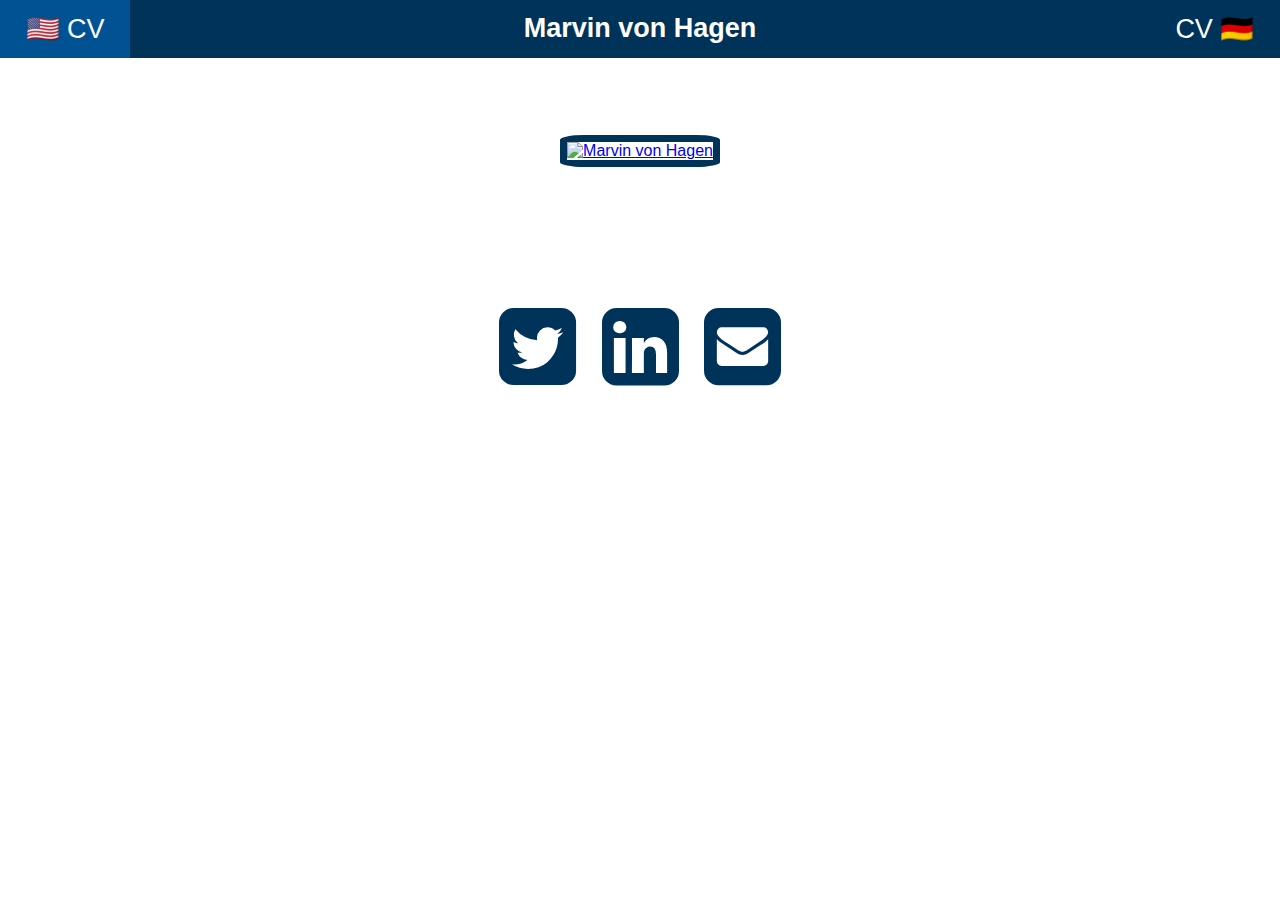
==== commit 8871d4b3: "updated email and cvs" ====
--- a/index.html
+++ b/index.html
@@ -22,7 +22,7 @@
 <body>
 
 <div class="nav">
-	<a href="files/CV.pdf">🇬🇧 CV</a>
+	<a href="files/CV.pdf">🇺🇸 CV</a>
 	<a href="files/Marvin von Hagen.vcf"><b>Marvin von Hagen</b></a>
 	<a href="files/Lebenslauf.pdf">CV 🇩🇪</a>
 </div>
@@ -33,7 +33,8 @@
 	<div class="social-icons">
 		<a href="https://twitter.com/marvinvonhagen" target="_blank"><i class="fa fa-twitter-square" aria-hidden="true"></i></a>
 		<a href="https://linkedin.com/in/marvinvonhagen" target="_blank"><i class="fa fa-linkedin-square" aria-hidden="true"></i></a>
-		<a href="mailto:marvin.von-hagen@tum.de"><i class="fa fa-envelope-square" aria-hidden="true"></i></a>
+<!--		<a href="https://github.com/marvinvonhagen" target="_blank"><i class="fa fa-github-square" aria-hidden="true"></i></a>-->
+		<a href="mailto:marvin@vhagen.me"><i class="fa fa-envelope-square" aria-hidden="true"></i></a>
 	</div>
 </div>
 
